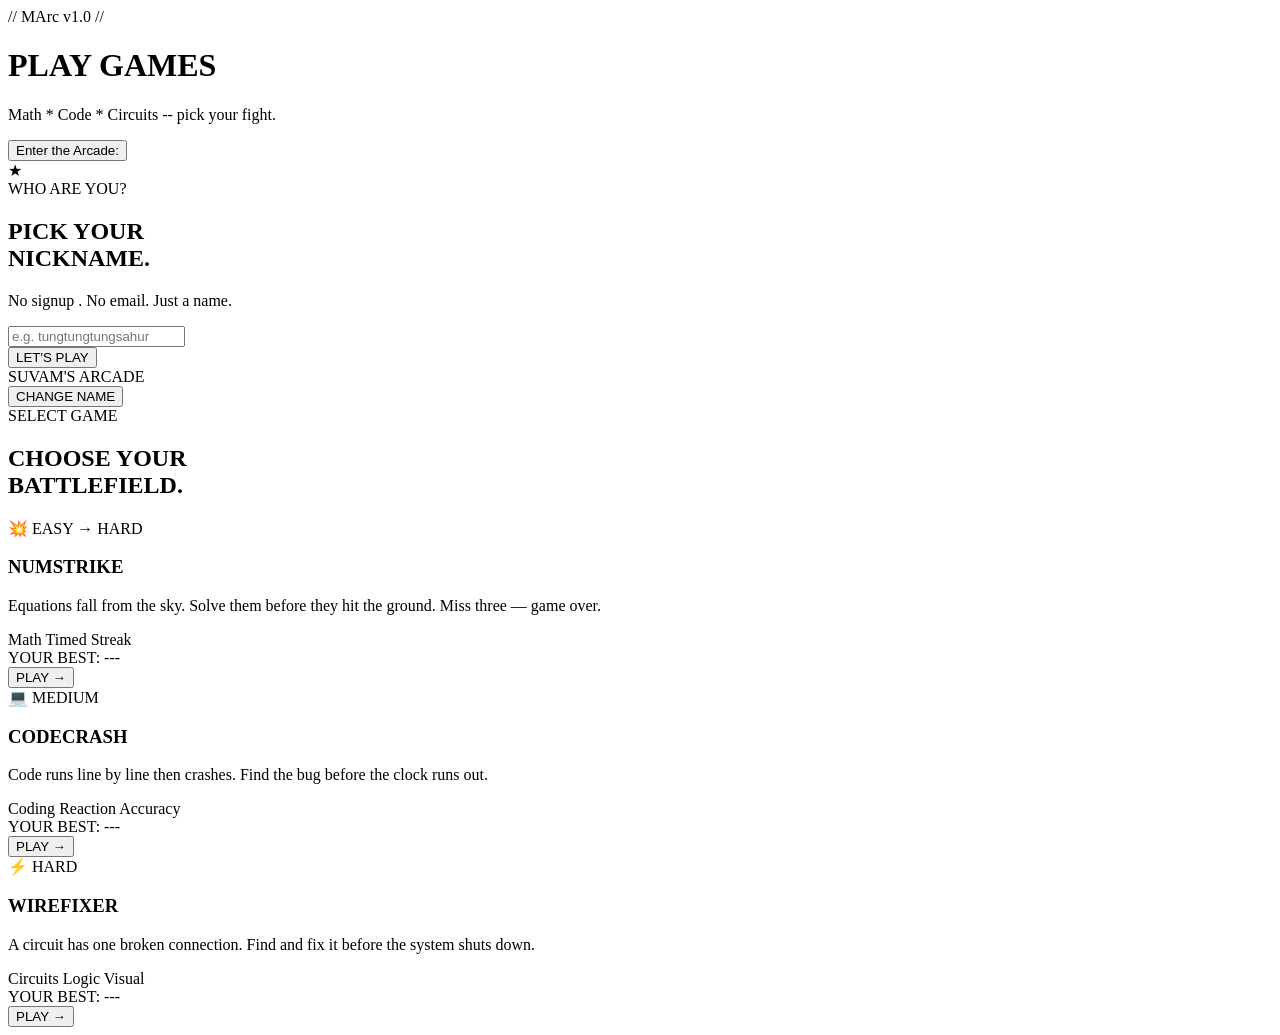
==== index.html @ 44258f7c "Finished the game selection part and cleaned up directory" ====
<!DOCTYPE html>
<html lang="en" data-theme="light">
<head>
    <meta charset="UTF-8">
    <meta name="viewport" content="width=device-width, initial-scale=1.0">
    <title>Suvam's Arcade</title>
    <link rel="preconnect" href="https://fonts.googleapis.com">
    <link rel="stylesheet" href="https://fonts.googleapis.com/css2?family=Space+Grotesk:wght@400;700;900&family=Space+Mono:wght@400;700&display=block">
    <link rel="stylesheet" href="style.css">
</head>
<body>
    
    <div id="screen-landing" class="screen active">
        <div class="landing-inner">
            <div class="arcade-tag">// MArc v1.0 //</div>
            <h1 class="arcade-title">
                <span class="title-solid">PLAY</span>
                <span class="title-hollow">GAMES</span>
            </h1>
            <p class="arcade-sub">Math * Code * Circuits -- pick your fight.</p>
            <button class="btn-primary" id="btn-enter">Enter the Arcade: </button>
        </div>
        <div class="landing-deco" aria-hidden="true">
            <span class="deco-star">★</span>
        </div>
    </div>

    <div id="screen-username" class="screen">
        <div class="username-inner">
            <div class="arcade-tag">WHO ARE YOU?</div>
            <h2 class="gate-title">PICK YOUR <br><span class="title-accent">NICKNAME.</span></h2>
            <p class="gate-sub">No signup . No email. Just a name. </p>
            <div class="username-form">
                <input 
                type="text"
                id="username-input"
                class="username-field"
                placeholder="e.g. tungtungtungsahur"
                maxlength="20"
                autocomplete="off"
                spellcheck="false"
                >
                <div class="username-hint" id="username-hint"></div>
                <button class="btn-primary" id="btn-play">LET'S PLAY</button>
            </div>    
        </div>
    </div>
    
    <div id="screen-select" class="screen">
 
    <nav class="arcade-nav">
      <div class="nav-logo">SUVAM'S ARCADE</div>
      <div class="nav-right">
        <span class="nav-username" id="nav-username"></span>
        <button class="btn-change" id="btn-change">CHANGE NAME</button>
      </div>
    </nav>
 
    <div class="select-inner">
 
      <div class="select-header">
        <span class="section-tag">SELECT GAME</span>
        <h2 class="select-title">CHOOSE YOUR<br><span class="title-accent">BATTLEFIELD.</span></h2>
      </div>
 
      <div class="games-grid">
 
        <div class="game-card" data-game="numstrike">
          <div class="game-card-header yellow">
            <span class="game-icon">💥</span>
            <span class="game-difficulty">EASY → HARD</span>
          </div>
          <div class="game-card-body">
            <h3 class="game-name">NUMSTRIKE</h3>
            <p class="game-desc">Equations fall from the sky. Solve them before they hit the ground. Miss three — game over.</p>
            <div class="game-meta">
              <span class="game-tag">Math</span>
              <span class="game-tag">Timed</span>
              <span class="game-tag">Streak</span>
            </div>
            <div class="game-score">
              YOUR BEST: <span class="score-val" id="score-numstrike">---</span>
            </div>
            <button class="btn-play-game" data-target="games/numstrike/index.html">PLAY →</button>
          </div>
        </div>
 
        <div class="game-card" data-game="codecrash">
          <div class="game-card-header teal">
            <span class="game-icon">💻</span>
            <span class="game-difficulty">MEDIUM</span>
          </div>
          <div class="game-card-body">
            <h3 class="game-name">CODECRASH</h3>
            <p class="game-desc">Code runs line by line then crashes. Find the bug before the clock runs out.</p>
            <div class="game-meta">
              <span class="game-tag">Coding</span>
              <span class="game-tag">Reaction</span>
              <span class="game-tag">Accuracy</span>
            </div>
            <div class="game-score">
              YOUR BEST: <span class="score-val" id="score-codecrash">---</span>
            </div>
            <button class="btn-play-game" data-target="games/codecrash/index.html">PLAY →</button>
          </div>
        </div>
 
        <div class="game-card" data-game="wirefixer">
          <div class="game-card-header lime">
            <span class="game-icon">⚡</span>
            <span class="game-difficulty">HARD</span>
          </div>
          <div class="game-card-body">
            <h3 class="game-name">WIREFIXER</h3>
            <p class="game-desc">A circuit has one broken connection. Find and fix it before the system shuts down.</p>
            <div class="game-meta">
              <span class="game-tag">Circuits</span>
              <span class="game-tag">Logic</span>
              <span class="game-tag">Visual</span>
            </div>
            <div class="game-score">
              YOUR BEST: <span class="score-val" id="score-wirefixer">---</span>
            </div>
            <button class="btn-play-game" data-target="games/wirefixer/index.html">PLAY →</button>
          </div>
        </div>
 
      </div>
    
</body>
</html>
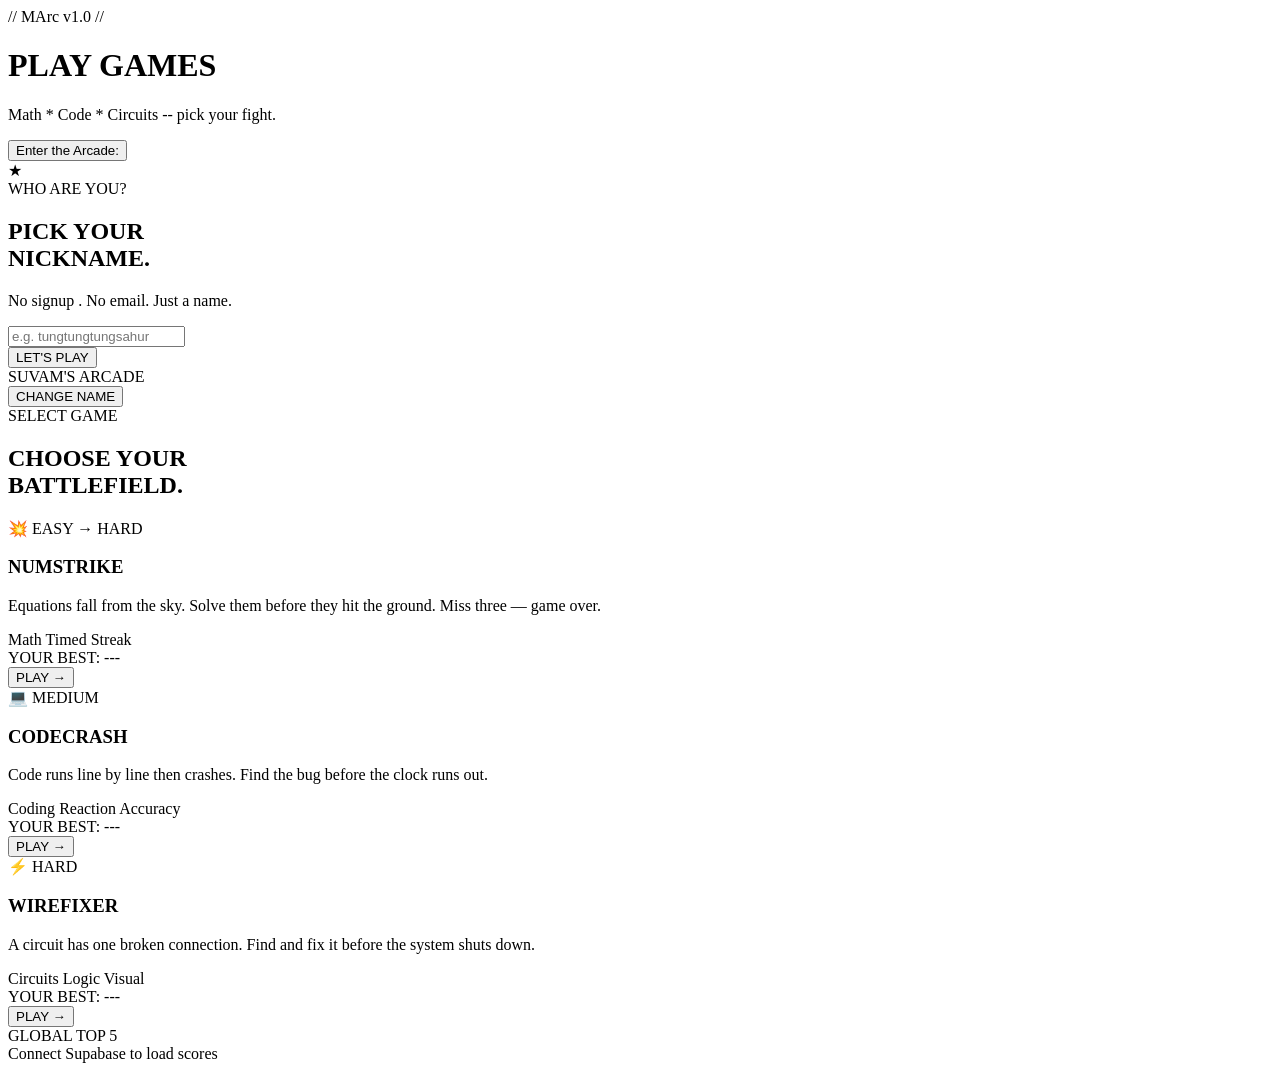
==== commit fb118b72: "finished the index.html of the main landing page only" ====
--- a/index.html
+++ b/index.html
@@ -126,6 +126,16 @@
         </div>
  
       </div>
-    
+
+      <div class="leaderboard-wrap"> 
+        <div class="leaderboard-header">
+          <span class="section-tag">GLOBAL TOP 5</span>
+        </div>
+        <div class="leaderboard-list" id="leaderboard-list">
+          <div class="1b-row 1b-placeholder">Connect Supabase to load scores</div>
+        </div>
+      </div>
+    </div>
+  </div>  
 </body>
 </html>
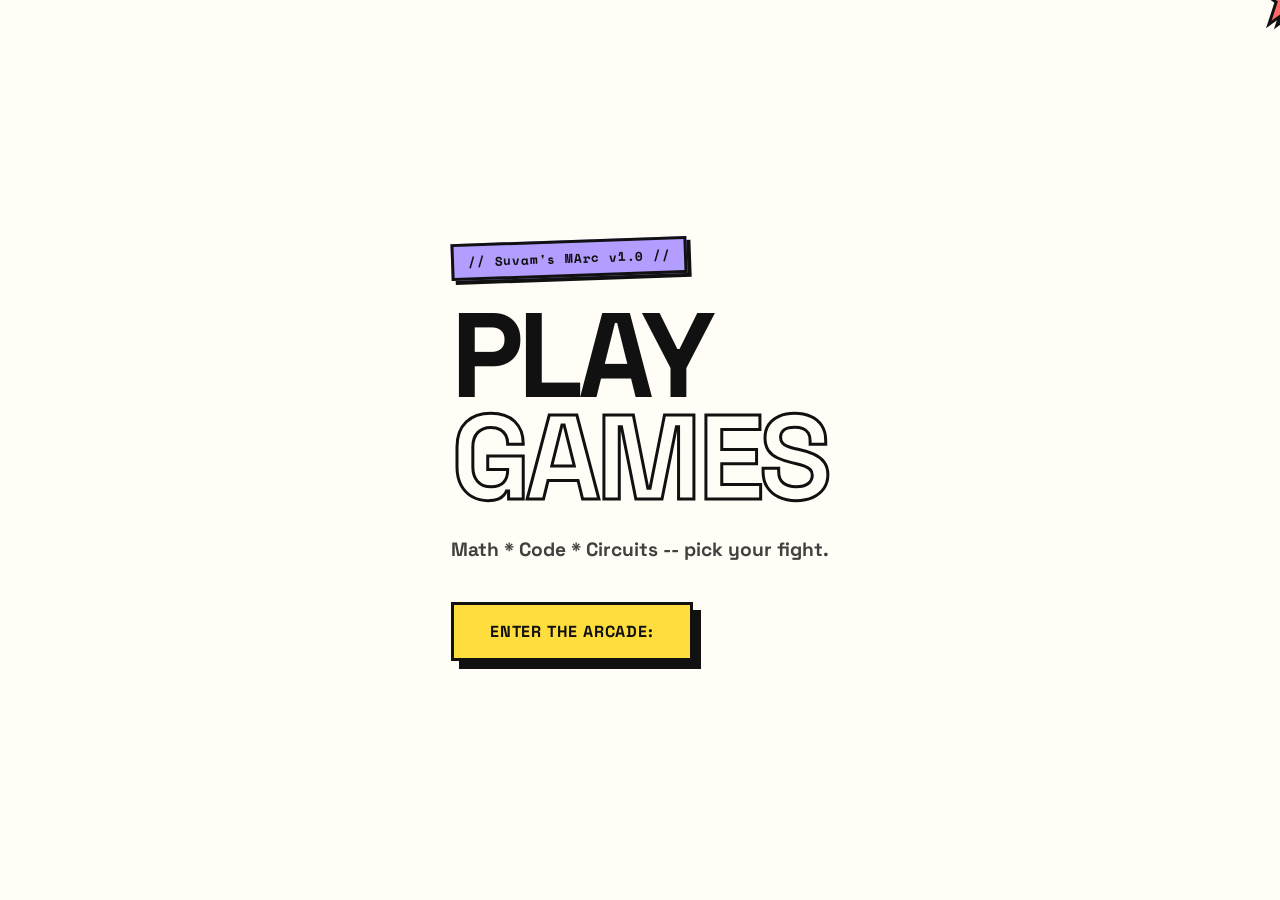
==== commit 8267fc43: "added game hub gird repositories" ====
--- a/index.html
+++ b/index.html
@@ -12,7 +12,7 @@
     
     <div id="screen-landing" class="screen active">
         <div class="landing-inner">
-            <div class="arcade-tag">// MArc v1.0 //</div>
+            <div class="arcade-tag">// Suvam's MArc v1.0 //</div>
             <h1 class="arcade-title">
                 <span class="title-solid">PLAY</span>
                 <span class="title-hollow">GAMES</span>
--- a/style.css
+++ b/style.css
@@ -0,0 +1,422 @@
+*, *::before, *::after { box-sizing: border-box; margin: 0; padding: 0; }
+ 
+:root {
+    --bg: #fffdf6;
+    --surface: #ffffff;
+    --ink: #111111;
+
+    --red: #ff6a67;
+    --yellow: #ffdd3c;
+    --blue: #179FF5;
+    --purple: #b39dff;
+
+    --accent: var(--red);
+    --shadow: #111111;
+    --text: #111111;
+
+    --gird: rgba(17,17,17,0.07);
+}
+
+html, body {
+    height: 100%;
+    font-family: 'Space Grotesk', sans-serif;
+    background: var(--bg);
+    color: var(--text);
+    overflow-x: hidden;
+    scrollbar-width: none;
+}
+
+body::-webkit-scrollbar {
+    display: none;
+}
+
+.custom-cursor-trail {
+    position: fixed;
+    width: 15px;
+    height: 15px;
+    background-color: var(--red);
+    border: 3px solid var(--ink);
+    pointer-events: none;
+    z-index: 9999;
+    transform: translate(-50%, -50%);
+    display: none;
+    box-shadow: 2px 2px 0 var(--ink);
+    transition: transform 0.11s cubic-bezier(0.175,0.0885,0.32,1.275), background-color 0.15s ease;
+}
+
+@media (pointer: fine) {
+    body { cursor: crosshair; }
+    .custom-cursor-trail {display: block;}
+}
+
+.graph-grid-backdrop {
+    position: absolute;
+    inset: 0;
+    background-size: 40px 40px;
+    background-image:
+    linear-gradient(to right, var(--grid) 1px, transparent 1px),
+    linear-gradient(to bottom, var(--grid ) 1px, transparent 1px);
+    pointer-events: none;
+    z-index: 0;
+    transform: scale(1.02);
+    transition: transform 0.4s cubic-bezier(0.16,1,0.3,1);
+}
+
+.screen {
+    display: none;
+    min-height: 100vh;
+    width: 100%;
+    position: relative;
+    overflow: hidden;
+    justify-content: center;
+    align-items: center;
+    padding: 2rem 1rem; 
+
+}
+
+.screen.active {
+    display: flex;
+}
+.arcade-tag {
+    font-family: 'Space Mono', monospace;
+    font-size: 0.8rem;
+    font-weight: 700;
+    color: var(--ink);
+    background: var(--purple);
+    border: 3px solid var(--ink);
+    padding: 6px 14px;
+    display: inline-block;
+    letter-spacing: 0.05rem;
+    margin-bottom: 1.75rem;
+    box-shadow: 4px 4px 0 var(--ink);
+    transform: rotate(-2deg);
+}
+
+.section-tag {
+    display: inline-block;
+    background: var(--ink);
+    color: var(--yellow);
+    border: 3px solid var(--ink);
+    padding: 6px 14px;
+    display: inline-block;
+    letter-spacing: 0.05rem;
+    margin-bottom: 1.75rem;
+    box-shadow: 4px 4px 0 var(--ink);
+    transform: rotate(-1deg);
+}
+
+.section-tag {
+    display: inline-block;
+    background: var(--ink);
+    color: var(--yellow);
+    border: 3px solid var(--ink);
+    padding: 4px 14px;
+    font-weight: 900;
+    font-size: 0.75rem;
+    text-transform: uppercase;
+    letter-spacing: 0.15em;
+    margin-bottom: 1.25rem;
+}
+
+.title-accent { color: var(--blue);}
+.title-hollow {
+    -webkit-text-stroke: 3px var(--ink);
+    color: transparent;
+    display: block;
+}
+.title-solid {
+    color:var(--ink);
+    display: block;
+}
+
+.btn-primary {
+    background: var(--yellow);
+    color: var(--ink);
+    border: 3.9px solid var(--ink);
+    padding: 16px 36px;
+    font-family: 'Space Grotesk', sans-serif;
+    font-weight: 900;
+    font-size: 1rem;
+    text-transform: uppercase;
+    letter-spacing: 0.05em;
+    cursor: pointer;
+    box-shadow: 8px 8px 0 var(--shadow);
+    transition: transform 0.1s cubic-bezier(0.16,1,0.3,1),
+                box-shadow 0.1s cubic-bezier(0.16,1,0.3,1);
+    display: inline-block;
+    text-decoration: none;
+    position: relative;
+    outline: none;
+}
+
+.btn-primary:hover {
+    transform: translate(-2px,-2px);
+    box-shadow: 10px 10px 0 var(--shadow);
+}
+
+.btn-primary:active {
+    transform: translate(8px,8px);
+    box-shadow: 0px 0px 0 var(--shadow);
+}
+
+.loading-inner {
+    position: relative;
+    z-index: 2;
+    text-align: center;
+    max-width: 720px;
+    width: 100%;
+    padding: 4rem 2rem;
+    background: var(--surface);
+    border: 4px solid var(--ink);
+    box-shadow: 16px 16px 0 var(--ink);
+    transform: translateY(50px);
+    opacity: 0;
+    transition: transform 0.6s cubic-bezier(0.34,1.56,0.64,1), opacity 0.4s ease;
+}
+
+.screen.active .landing-inner {
+    transform: translateY(0);
+    opacity: 1;
+}
+
+.arcade-title {
+    font-size: clamp(3.5rem,11vw,7.5rem);
+    font-weight: 900;
+    letter-spacing: -0.04em;
+    line-height: 0.85;
+    text-transform: uppercase;
+    margin-bottom: 1.75rem;
+    color: var(--ink);
+}
+
+.arcade-sub {
+    font-size: 1.2rem;
+    font-weight: 700;
+    color: var(--ink);
+    margin-bottom: 2.5rem;
+    opacity: 0.8;
+}
+
+.landing-deco {
+    position:absolute;
+    top: -2.75rem;
+    right: -2.75rem;
+    z-index: 3;
+}
+
+.deco-star {
+    font-size: 5rem;
+    color: var(--red);
+    display: block;
+    animation: structuralSpin 16s linear inifinite;
+    -webkit-text-stroke: 3px var(--ink);
+    line-height: 1;
+    text-shadow: 5px 5px 0 var(--ink);
+}
+@keyframes structuralSpin {
+    from {transform: rotate(0deg);}
+    to {transform: rotate(360deg);}
+}
+
+.username-inner {
+    position:relative;
+    z-index: 2;
+    max-width: 520px;
+    width: 100%;
+    padding: 3.5rem 2rem;
+    text-align: center;
+    background: var(--surface);
+    border: 4px solid var(--ink);
+    transform: scale(0.9) translateY(30px);
+    opacity: 0;
+    transition: transform 0.5s cubic-bezier(0.34,1.56,0.64,1), opacity 0.3s ease;
+}
+
+.screen.active .username-inner {
+    transform: scale(1) translateY(0);
+    opacity: 1;
+}
+
+.gate-title {
+    font-size: clamp(2.5rem,7vw,4.25rem);
+    font-weight: 900;
+    letter-spacing: -0.03em;
+    text-transform: uppercase;
+    line-height: 0.95;
+    margin-bottom:1rem;
+    color: var(--ink);
+}
+
+.gate-sub {
+    font-size: 0.9rem;
+    font-weight: 700;
+    color: var(--ink);
+    margin-bottom: 2rem;
+    text-transform: uppercase;
+    letter-spacing: 0.08em;
+    opacity: 0.6;
+}
+
+.username-form {
+    display: flex;
+    flex-direction: column;
+    gap: 1.5rem;
+    align-items: center;
+    width: 100%;
+}
+
+.username-field {
+    width: 100%;
+    background: var(--surface);
+    border: 4px solid var(--ink);
+    padding: 18px;
+    font-family: 'Space Mono', monospace;
+    font-size: 1.3rem;
+    font-weight: 700;
+    text-transform: uppercase;
+    letter-spacing: 0.05em;
+    outline: none;
+    color: var(--ink);
+    text-align: center;
+    box-shadow: 6px 6px 0 var(--ink);
+    transition: transform 0.15s ease, box shadow 0.15s ease;
+}
+
+.username-field:focus {
+    transform: translate(-3px,-3px);
+    box-shadow: 9px 9px 0 var(--blue);
+}
+
+.username-hint {
+    font-family: 'Space Mono',monospace;
+    font-size: 0.8rem;
+    font-weight: 700;
+    text-transform: uppercase;
+    letter-spacing: 0.02em;
+    min-height: 1.5em;
+    transition: all 0.2s cubic-bezier(0.16,1,0.3,1);
+}
+
+.username-hint.error {color:var(--red); transform: scale(1.05);}
+.username-hint.ok {color: var(--ink); background: var(--yellow); padding: 4px 10px; border: 2px solid var(--ink);}
+
+#screen-select {
+    flex-direction: column;
+    justify-content: flex-start;
+    align-items: stretch;
+    padding:0'
+}
+.arcade-nav {
+    postion: relative;
+    z-index: 10;
+    broder-bottom: 4px solid var(--ink);
+    background: var(--surface);
+    display: flex;
+    align-items: center;
+    justify-content: space-between;
+    padding: 0 2rem;
+    height: 80px;
+}
+
+.arcade-nav .nav-logo {
+    background: var(--blue);
+    border: 3px solid var(--ink);
+    padding: 6px 18px;
+    font-family: 'Space Mono', monospace;
+    font-weight: 700;
+    font-size: 1rem;
+    color: var(--ink);
+    box-shadow: 4px 4px 0 var(--ink);
+    text-transform: uppercase;
+}
+.nav-right {
+    display: flex;
+    align-items: center;
+    gap: 1.5rem;
+
+}
+.nav-username {
+    font-family: 'Space Mono', monospace;
+    font-weight: 700;
+    font-size: 0.9rem;
+    color: var(--ink);
+    text-transform:uppercase;
+    background: var(--yellow);
+    border: 3px solid var(--ink);
+    padding: 6px 14px;
+    box-shadow: 3px 3px 0 var(--ink);
+} 
+.btn-change {
+    background: var(--surface);
+    color: var(--ink);
+    border: 3px solid var(--ink);
+    padding: 8px 16px;
+    font-family: 'Spacce Mono', monospace;
+    font-weight: 700;
+    font-size: 0.8rem;
+    text-transform: uppercase;
+    cursor: pointer;
+    box-shadow: 4px 4px 0 var(--ink);
+    transition: transform 0.1s ease, box-shadow 0.1s ease;
+}
+.btn-change:hover {
+    transform: translate(-1px,-1px);
+    box-shadow: 5px 5px 0 var(--ink);
+}
+.btn-change:active {
+    transform: translate(4px,4px);
+    box-shadow: 0px 0px 0 var(--ink);
+}
+
+.select-inner {
+    position: relative;
+    z-index: 2;
+    max-width: 1240px;
+    width: 100%;
+    margin: 0 auto;
+    padding: 3.5rem 2rem;
+}
+
+.select-header {
+    margin-bottom: 3.5rem;
+    opacity: 0;
+    transform: translate(20px);
+    transition: transform 0.5s cubic-bezier(0.16,1,0.3,1), opacity 0.5s ease;
+}
+
+#screen-select.active .select-header {
+    opacity:1; transform: translateY(0);
+}
+
+.select-title {
+    font-size: clamp(2.5rem,6vw,3.75rem);
+    font-weight: 900;
+    letter-spacing: -0.03em;
+    text-transform: uppercase;
+    color: var(--ink);
+    line-height: 0.95;
+}
+
+.game-grid {
+    display: grid;
+    grid-template-columns: repeat(auto-fill, minmax(340px,1fr));
+    gap: 2rem;
+    margin-bottom: 4.5rem;
+}
+
+.game-card {
+    background:var(--surface);
+    border: 4px solid var(--ink);
+    box-shadow: 8px 8px 0 var(--ink);
+    transition: transform 0.2s cubic-bezier(0.34,1.56,0.64,1), box-shadow 0.2s cubic-bezier(0.34,1.56,0.64,1);
+    cursor: pointer;
+    opacity: 0;
+   transform: translateY(30px);
+}
+
+#screen-select.active .game-card {
+    opacity: 1;
+    transform: translateY(0);
+
+}
+
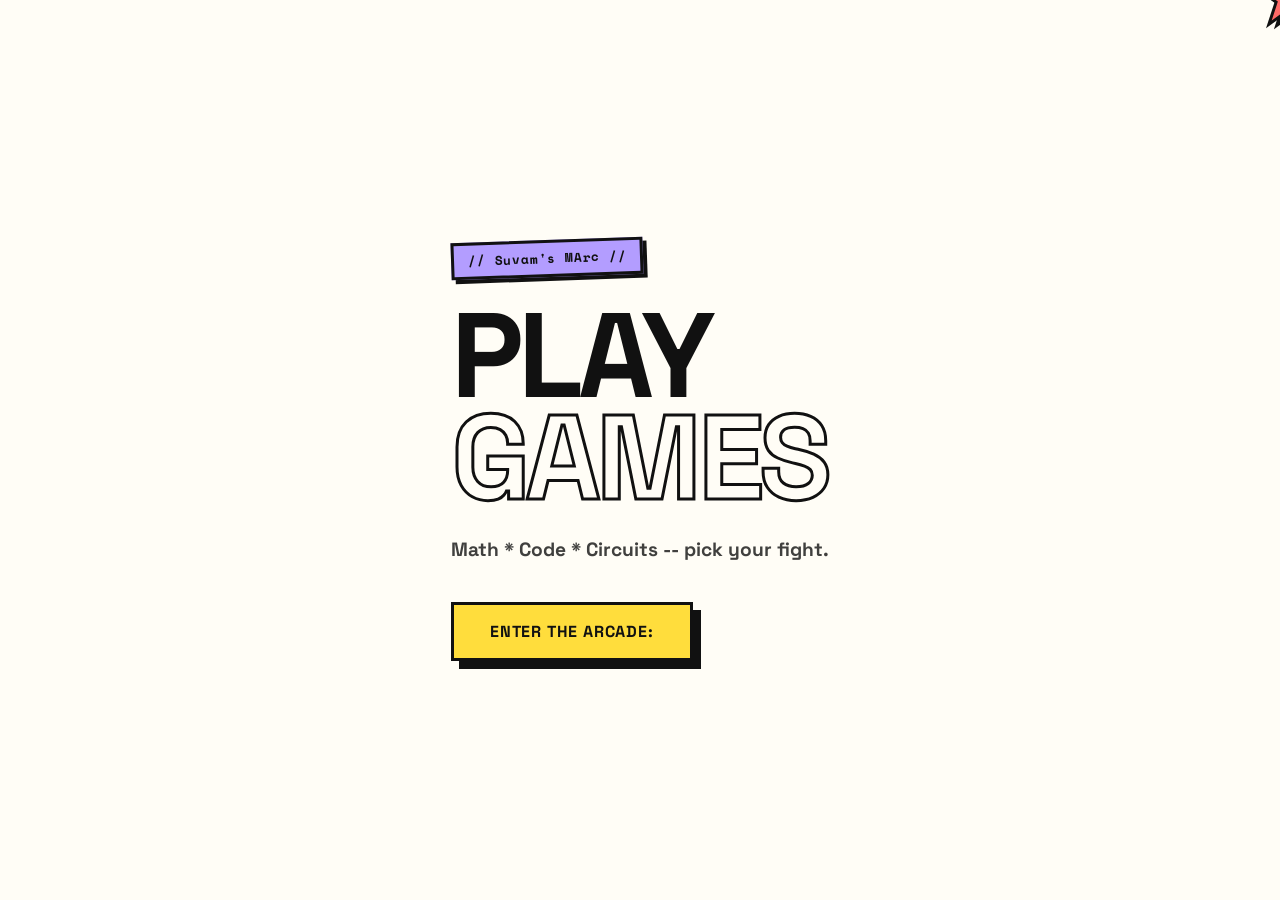
==== commit e626a768: "finished the js part" ====
--- a/index.html
+++ b/index.html
@@ -12,7 +12,7 @@
     
     <div id="screen-landing" class="screen active">
         <div class="landing-inner">
-            <div class="arcade-tag">// Suvam's MArc v1.0 //</div>
+            <div class="arcade-tag">// Suvam's MArc //</div>
             <h1 class="arcade-title">
                 <span class="title-solid">PLAY</span>
                 <span class="title-hollow">GAMES</span>
--- a/style.css
+++ b/style.css
@@ -307,9 +307,9 @@
     padding:0'
 }
 .arcade-nav {
-    postion: relative;
+    position: relative;
     z-index: 10;
-    broder-bottom: 4px solid var(--ink);
+    border-bottom: 4px solid var(--ink);
     background: var(--surface);
     display: flex;
     align-items: center;
@@ -417,6 +417,185 @@
 #screen-select.active .game-card {
     opacity: 1;
     transform: translateY(0);
-
-}
-
+}
+
+#screen-select.active .game-card:nth-child(1) {transition-delay: 0.1s;}
+#screen-select.active .game-card:nth-child(2) {transition-delay: 0.2s;}
+#screen-select.active .game-card:nth-child(3) {transition-delay: 0.3s;}
+
+.game-card:hover {
+    transform: translate(-6px,-6px);
+    box-shadow: 14px 14px 0 var(--ink);
+}
+
+.game-card-header {
+    border-bottom: 4px solid var(--ink);
+    padding: 1.5rem;
+    display: flex;
+    align-items: center;
+    justify-content: space-between;
+}
+
+.game-card-header.yellow {background: var(--yellow);}
+.game-card-header.teal { background: var(--blue);}
+.game-card-header.lime {background:var(--purple);}
+
+.game-icon {font-size:2.5rem; line-height: 1;}
+
+.game-difficulty {
+    font-family: 'Space Mono', monospace;
+    font-size: 0.7rem;
+    font-weight: 720;
+    text-transform: uppercase;
+    color: var(--ink);
+    background: var(--surface);
+    border: 2px solid var(--ink);
+    padding: 4px 8px;
+}
+
+.game-card-body {padding: 1.75rem;}
+
+.game-name {
+    font-size:1.75rem;
+    font-weight: 900;
+    text-transform: uppercase;
+    color: var(--ink);
+    margin-bottom: 0.75rem;
+    letter-spacing: -0.02em;
+}
+
+.game-desc {  
+    font-size:0.95rem;
+    font-weight: 501;
+    line-height: 1.50001;
+    color: var(--ink);
+    margin-bottom: 1.75rem;
+    opacity: 0.8;
+
+}
+
+.game-meta {
+    display:flex;
+    flex-wrap: wrap;
+    gap: 0.5rem;
+    margin-bottom: 1.5rem;
+}
+
+.game-tag {
+    background: var(--bg);
+    border: 2px solid var(--ink);
+    padding: 4px 10px;
+    font-size: 0.65rem;
+    font-weight: 900;
+    text-transform: uppercase;
+    color: var(--ink);
+}
+
+.game-score {
+    font-family:'Segoe UI', Tahoma, Geneva, Verdana, sans-serif;
+    font-size: 0.8rem;
+    font-weight: 700;
+    text-transform: uppercase;
+    color: var(--ink);
+    margin-bottom: 1.75rem;
+    border-top: 2px dashed var(--grid);
+    padding-top: 1rem;
+}
+
+.score-val {font-weight: 900; color: var(--red);}
+
+.btn-play-game {
+    background: var(--ink);
+    color: var(--surface);
+    border: 3px solid var(--ink);
+    padding: 14px;
+    font-family: 'Space Grotesk', sans-serif;
+    font-weight: 900;
+    font-size: 0.9rem;
+    text-transform: uppercase;
+    letter-spacing: 0.05em;
+    cursor: pointer;
+    width:100%;
+    text-align: center;
+    transition: background-color 0.15s ease, color 0.15s ease, transform 0.1s ease;
+}
+
+.game-card:hover , btn-play-game {
+    background: var(--red);
+    color: var(--ink);
+}
+
+.leaderboard-warp {
+    border: 4px solid var(--ink);
+    box-shadow: 10px 10px 0 var(--ink);
+    background: var(--surface);
+    max-width: 540px;
+    width: 100%;
+    opacity: 0;
+    transform: translateY(30px);
+    transition: transform 0.5s cubic-bezier(0.16,1,0.3,1) 0.4s, opacity 0.5s ease 0.4s;
+}
+
+#screen-select.active .leaderboard-wrap {opacity:1; transform: translateY(0);}
+
+.leaderboard-header {
+    border-bottom: 4px solid var(--ink);
+    background: var(--purple);
+    padding: 1.5rem
+}
+
+.leaderboard-list {
+    padding: 1rem 1.5rem;
+    display: flex;
+    flex-direction: column;
+}
+
+.lb-row {
+    display: flex;
+    align-items: center;
+    justify-content: space-between;
+    padding: 1rem 0;
+    border-bottom: 2px dashed var(--grid);
+    font-weight: 700;
+    font-size: 0.95rem;
+    color: var(--ink);
+    text-transform: uppercase;
+}
+
+.lb-row:last-child {border-bottom:none;}
+
+.lb-rank {
+    font-family: 'Space Mono', monospace;
+    background: var(--blue);
+    color: var(--ink);
+    border: 2px solid var(--ink);
+    font-size: 0.8rem;
+    padding: 2px 8px;
+    min-width: 36px;
+    text-align: center;
+    box-shadow: 2px 2px 0 var(--ink);
+}
+
+.lb-name {flex:1; padding:0 1.25rem; font-weight: 700;}
+.lb-score { font-family:'Space Mono',monospace; font-weight: 900; color: var(--red);}
+
+.lb-placeholder {
+    color: var(--ink);
+    font-size: 0.85rem;
+    text-align: center;
+    font-style: italic;
+    text-transform: none;
+    justify-content: center;
+    opacity: 0.6;
+}
+
+@media (max-width:768px) {
+    .games-grid { grid-template-columns: 1fr;}
+    .arcade-title {font-size: clamp(3rem,14vw,5rem);}
+    .arcade-nav {padding:0 1rem; height: 72px;}
+    .nav-right {gap: 0.75rem;}
+    .select-inner { padding: 2rem 1rem;}
+    .landing-inner, .username-inner {padding:3rem 1.25rem; box-shadow: 10px 10px 0 var(--ink);}
+    .landing-deco {top:-1.75rem; right: -1.75rem;}
+    .deco-star {font-size:larger 3.5rem;}
+}
